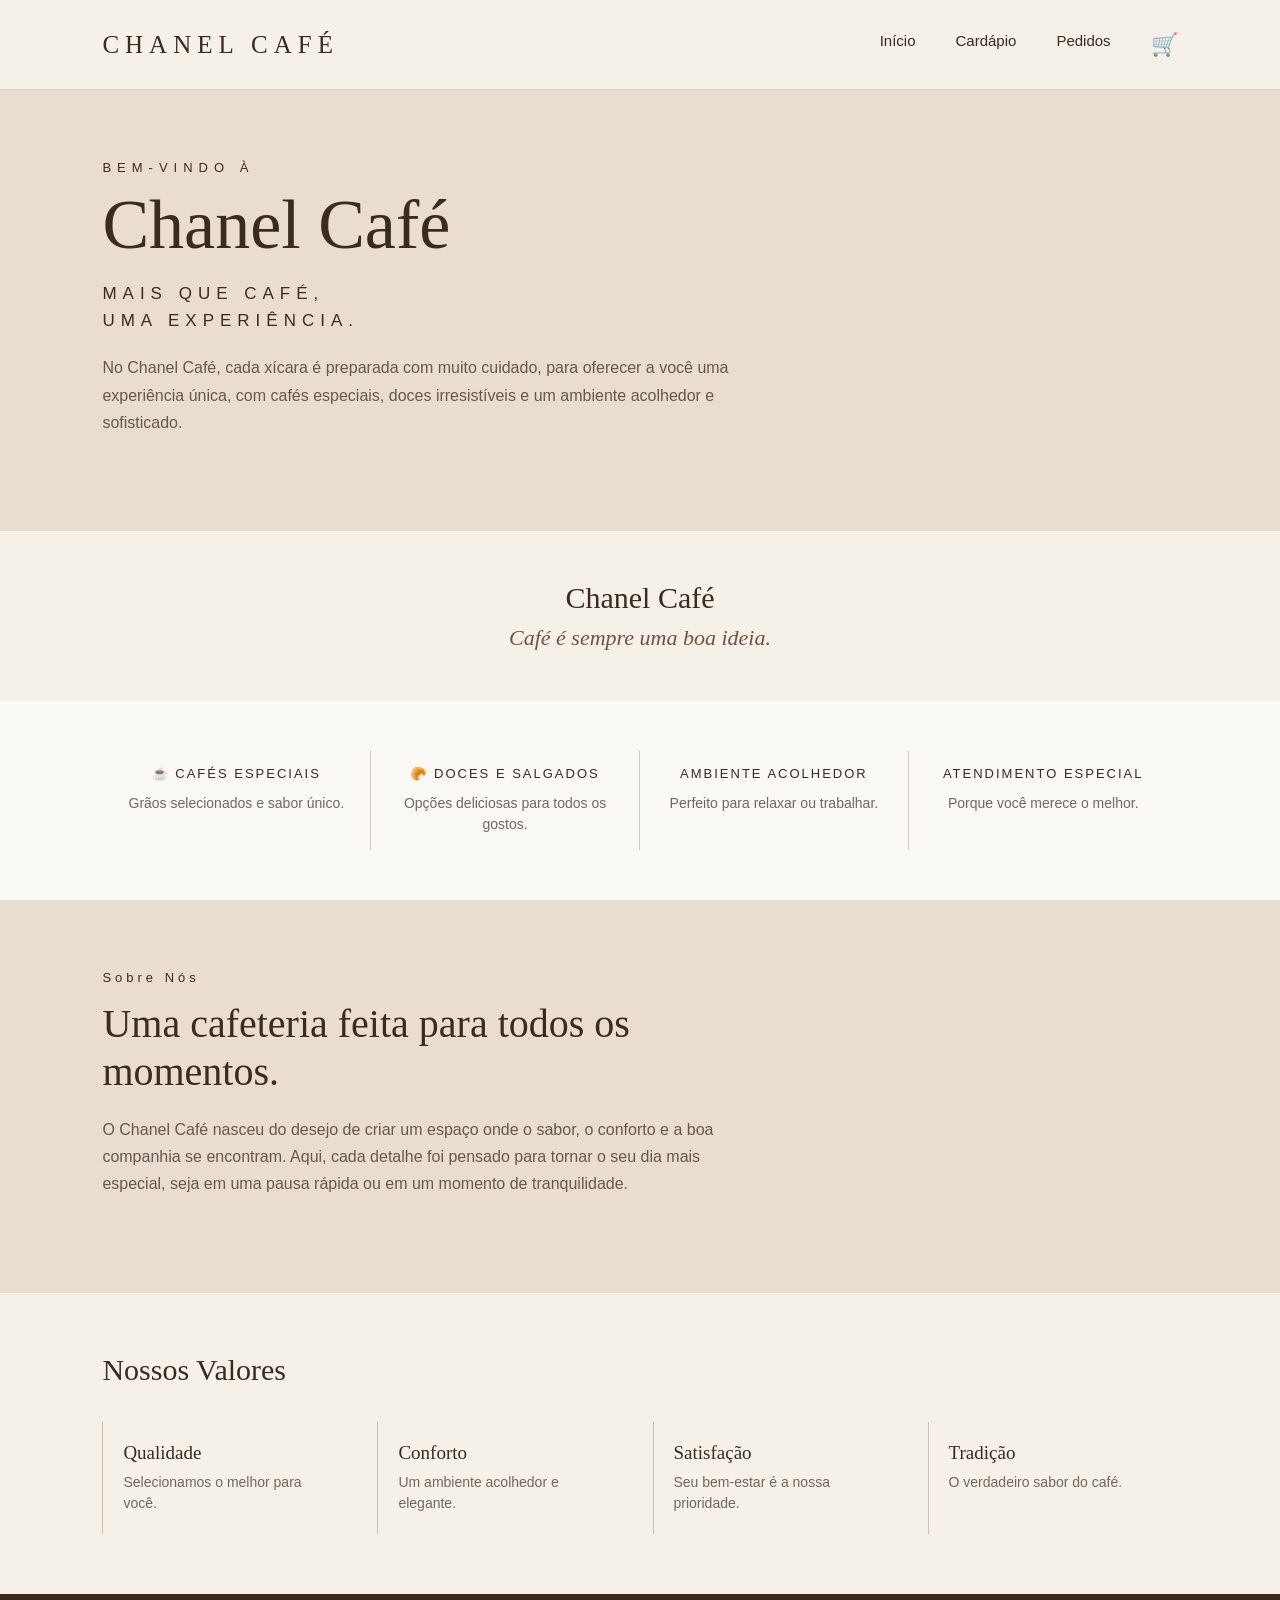
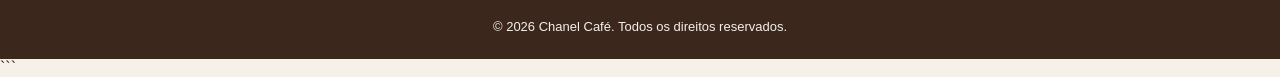
==== src/main/resources/templates/index.html @ dc667a2d "primeira versão" ====
<!DOCTYPE html>
<html lang="pt-br">

<head>
    <meta charset="UTF-8">
    <meta name="viewport" content="width=device-width, initial-scale=1.0">
    <link rel="stylesheet" href="../static/css/style.css">
    <title>Chanel Café</title>
</head>

<body>

    <header>

        <div>
            <h1>CHANEL CAFÉ</h1>
        </div>

        <nav>
            <a href="index.html">Início</a>
            <a href="produtos.html">Cardápio</a>
            <a href="pedidos.html">Pedidos</a>
            <a href="carrinho.html" class="icone-carrinho" title="Carrinho">
                🛒
            </a>         
        </nav>

    </header>


    <main>

        <section>

            <p>BEM-VINDO À</p>

            <h2>Chanel Café</h2>

            <h3>
                MAIS QUE CAFÉ,<br>
                UMA EXPERIÊNCIA.
            </h3>

            <p>
                No Chanel Café, cada xícara é preparada com muito
                cuidado, para oferecer a você uma experiência única,
                com cafés especiais, doces irresistíveis e um ambiente
                acolhedor e sofisticado.
            </p>
        </section>


        <section>

            <h2>Chanel Café</h2>

            <p>
                Café é sempre uma boa ideia.
            </p>

        </section>


        <section>

            <article>

                <h3>☕ CAFÉS ESPECIAIS</h3>

                <p>
                    Grãos selecionados e sabor único.
                </p>

            </article>


            <article>

                <h3>🥐 DOCES E SALGADOS</h3>

                <p>
                    Opções deliciosas para todos os gostos.
                </p>

            </article>


            <article>

                <h3>AMBIENTE ACOLHEDOR</h3>

                <p>
                    Perfeito para relaxar ou trabalhar.
                </p>

            </article>


            <article>

                <h3>ATENDIMENTO ESPECIAL</h3>

                <p>
                    Porque você merece o melhor.
                </p>

            </article>

        </section>


        <section>

            <h2>Sobre Nós</h2>

            <h3>
                Uma cafeteria feita
                para todos os momentos.
            </h3>

            <p>
                O Chanel Café nasceu do desejo de criar um espaço
                onde o sabor, o conforto e a boa companhia se
                encontram. Aqui, cada detalhe foi pensado para
                tornar o seu dia mais especial, seja em uma pausa
                rápida ou em um momento de tranquilidade.
            </p>

        </section>


        <section>

            <h2>Nossos Valores</h2>

            <article>

                <h3>Qualidade</h3>

                <p>
                    Selecionamos o melhor para você.
                </p>

            </article>


            <article>

                <h3>Conforto</h3>

                <p>
                    Um ambiente acolhedor e elegante.
                </p>

            </article>


            <article>

                <h3>Satisfação</h3>

                <p>
                    Seu bem-estar é a nossa prioridade.
                </p>

            </article>


            <article>

                <h3>Tradição</h3>

                <p>
                    O verdadeiro sabor do café.
                </p>

            </article>

        </section>

    </main>


    <footer>

        <p>
            © 2026 Chanel Café. Todos os direitos reservados.
        </p>

    </footer>

</body>

</html>
```
---- src/main/resources/static/css/style.css ----
* {
    margin: 0;
    padding: 0;
    box-sizing: border-box;
}

body {
    background-color: #f5f0e8;
    color: #3b2a20;
    font-family: Arial, sans-serif;
}


/* CABEÇALHO */

header {
    height: 90px;

    background-color: #f5f0e8;

    display: flex;
    align-items: center;
    justify-content: space-between;

    padding: 0 8%;

    border-bottom: 1px solid #d8cec2;
}


/* LOGO */

header h1 {
    font-family: Georgia, serif;

    font-size: 25px;

    letter-spacing: 6px;

    font-weight: normal;
}


/* MENU */

nav {
    display: flex;

    gap: 40px;
}

nav a {
    color: #3b2a20;

    text-decoration: none;

    font-size: 15px;

    transition: 0.3s;
}

nav a:hover {
    color: #8b6248;
}


/* PRIMEIRA SEÇÃO */

main > section:first-child {

    min-height: 430px;

    background-color: #e8ddd0;

    padding: 70px 8%;

    display: flex;

    flex-direction: column;

    justify-content: center;
}


/* TEXTO PEQUENO */

main > section:first-child > p:first-child {

    font-size: 13px;

    letter-spacing: 6px;

    margin-bottom: 10px;
}


/* TÍTULO */

main > section:first-child h2 {

    font-family: Georgia, serif;

    font-size: 70px;

    font-weight: normal;

    margin-bottom: 15px;
}


/* FRASE */

main > section:first-child h3 {

    font-size: 17px;

    font-weight: normal;

    letter-spacing: 6px;

    line-height: 1.6;

    margin-bottom: 20px;
}


/* DESCRIÇÃO */

main > section:first-child p:nth-of-type(2) {

    max-width: 650px;

    color: #66584e;

    font-size: 16px;

    line-height: 1.7;

    margin-bottom: 25px;
}


/* BOTÃO */

main > section:first-child a {

    display: inline-block;

    width: fit-content;

    padding: 15px 25px;

    background-color: #4b3022;

    color: white;

    text-decoration: none;

    font-size: 13px;

    letter-spacing: 2px;

    transition: 0.3s;
}

main > section:first-child a:hover {

    background-color: #2e1c13;
}


/* FRASE */

main > section:nth-child(2) {

    background-color: #f5f0e8;

    padding: 50px 8%;

    text-align: center;
}

main > section:nth-child(2) h2 {

    font-family: Georgia, serif;

    font-size: 30px;

    font-weight: normal;

    margin-bottom: 10px;
}

main > section:nth-child(2) p {

    font-family: Georgia, serif;

    font-size: 22px;

    font-style: italic;

    color: #73533f;
}

main > section:nth-child(3) {

    background-color: #fbf9f5;

    padding: 50px 8%;

    display: grid;

    grid-template-columns: repeat(4, 1fr);

    gap: 0;
}

main > section:nth-child(3) article {

    text-align: center;

    padding: 15px 25px;

    border-right: 1px solid #d5c9bc;
}

main > section:nth-child(3) article:last-child {

    border-right: none;
}

main > section:nth-child(3) h3 {

    font-size: 13px;

    letter-spacing: 2px;

    font-weight: normal;

    margin-bottom: 12px;
}

main > section:nth-child(3) p {

    font-size: 14px;

    color: #74675d;

    line-height: 1.5;
}

main > section:nth-child(4) {

    background-color: #e8ddd0;

    padding: 70px 8%;
}

main > section:nth-child(4) h2 {

    font-size: 13px;

    letter-spacing: 4px;

    font-weight: normal;

    margin-bottom: 15px;
}

main > section:nth-child(4) h3 {

    font-family: Georgia, serif;

    font-size: 40px;

    font-weight: normal;

    max-width: 600px;

    line-height: 1.2;

    margin-bottom: 20px;
}

main > section:nth-child(4) p {

    max-width: 650px;

    color: #66584e;

    line-height: 1.7;

    margin-bottom: 25px;
}

main > section:nth-child(4) a {

    display: inline-block;

    padding: 12px 25px;

    border: 1px solid #73533f;

    color: #4b3022;

    text-decoration: none;

    font-size: 13px;

    letter-spacing: 2px;

    transition: 0.3s;
}

main > section:nth-child(4) a:hover {

    background-color: #4b3022;

    color: white;
}


main > section:nth-child(5) {

    background-color: #f5f0e8;

    padding: 60px 8%;

    display: grid;

    grid-template-columns: repeat(4, 1fr);

    gap: 25px;
}

main > section:nth-child(5) h2 {

    grid-column: 1 / -1;

    font-family: Georgia, serif;

    font-size: 30px;

    font-weight: normal;

    margin-bottom: 10px;
}

main > section:nth-child(5) article {

    padding: 20px;

    border-left: 1px solid #cdbfaf;
}


main > section:nth-child(5) h3 {

    font-family: Georgia, serif;

    font-size: 19px;

    font-weight: normal;

    margin-bottom: 8px;
}


main > section:nth-child(5) p {

    color: #74675d;

    font-size: 14px;

    line-height: 1.5;
}
footer {

    background-color: #3b271c;

    color: #f5f0e8;

    text-align: center;

    padding: 25px;

    font-size: 13px;
}
@media (max-width: 900px) {

    header {

        padding: 0 5%;
    }

    nav {

        gap: 20px;
    }

    main > section:first-child {

        padding: 60px 5%;
    }

    main > section:first-child h2 {

        font-size: 55px;
    }

    main > section:nth-child(3) {

        grid-template-columns: repeat(2, 1fr);

        gap: 30px;
    }

    main > section:nth-child(3) article {

        border-right: none;
    }

    main > section:nth-child(5) {

        grid-template-columns: repeat(2, 1fr);
    }
}


/* CELULAR */

@media (max-width: 600px) {

    header {

        height: auto;

        padding: 25px;

        flex-direction: column;

        gap: 20px;
    }

    header h1 {

        font-size: 20px;

        letter-spacing: 4px;
    }

    nav {

        gap: 15px;

        flex-wrap: wrap;

        justify-content: center;
    }

    nav a {

        font-size: 13px;
    }

    main > section:first-child {

        padding: 50px 25px;

        min-height: 400px;
    }

    main > section:first-child h2 {

        font-size: 45px;
    }

    main > section:first-child h3 {

        font-size: 13px;

        letter-spacing: 3px;
    }

    main > section:nth-child(3) {

        grid-template-columns: 1fr;
    }

    main > section:nth-child(5) {

        grid-template-columns: 1fr;
    }
}

/* pedidos */

/* =========================
   PÁGINA DE PEDIDOS
========================= */

.pagina-pedidos {
    background-color: #f5f0e8;
    padding: 60px 8%;
    min-height: 600px;
}

.pagina-pedidos h2 {
    font-family: Georgia, serif;
    font-size: 40px;
    font-weight: normal;
    margin-bottom: 10px;
}

.pagina-pedidos .descricao {
    color: #74675d;
    margin-bottom: 35px;
}


/* PEDIDO */

.pedido-confirmado {
    max-width: 800px;
}


/* TÍTULO */

.titulo-pedido {
    background-color: #e8ddd0;
    border: 1px solid #d8cec2;
    padding: 30px;
    margin-bottom: 20px;
}

.titulo-pedido h3 {
    font-family: Georgia, serif;
    font-size: 27px;
    font-weight: normal;
    margin-bottom: 10px;
}

.titulo-pedido p {
    color: #74675d;
}


/* INFORMAÇÕES */

.informacoes-pedido {
    background-color: #fbf9f5;
    border: 1px solid #d8cec2;
    padding: 30px;
    margin-bottom: 20px;
}

.informacoes-pedido h3 {
    font-family: Georgia, serif;
    font-size: 23px;
    font-weight: normal;
    margin-bottom: 20px;
}

.informacoes-pedido p {
    margin-bottom: 12px;
    color: #66584e;
}


/* PRODUTOS */

.produtos-pedido {
    background-color: #fbf9f5;
    border: 1px solid #d8cec2;
    padding: 30px;
    margin-bottom: 20px;
}

.produtos-pedido h3 {
    font-family: Georgia, serif;
    font-size: 23px;
    font-weight: normal;
    margin-bottom: 20px;
}

.produto-pedido {
    display: flex;
    justify-content: space-between;
    padding: 15px 0;
    border-bottom: 1px solid #d8cec2;
}

.produto-pedido span:last-child {
    color: #4b3022;
    font-weight: bold;
}


/* TOTAL */

.total-pedido {
    display: flex;
    justify-content: space-between;
    padding-top: 25px;
    font-size: 20px;
}

.total-pedido strong:last-child {
    color: #4b3022;
}


/* STATUS */

.status-pedido {
    background-color: #e8ddd0;
    border: 1px solid #d8cec2;
    padding: 30px;
}

.status-pedido h3 {
    font-family: Georgia, serif;
    font-size: 23px;
    font-weight: normal;
    margin-bottom: 10px;
}

.status-pedido p {
    color: #66584e;
    margin-bottom: 20px;
}

.status-pedido span {
    display: inline-block;
    padding: 10px 18px;
    background-color: #4b3022;
    color: white;
    font-size: 12px;
    letter-spacing: 2px;
}


/* PEDIDO VAZIO */

.pedido-vazio {
    max-width: 600px;
    background-color: #e8ddd0;
    border: 1px solid #d8cec2;
    padding: 40px;
}

.pedido-vazio h3 {
    font-family: Georgia, serif;
    font-size: 25px;
    font-weight: normal;
    margin-bottom: 15px;
}

.pedido-vazio p {
    color: #74675d;
    margin-bottom: 25px;
}

.pedido-vazio a {
    display: inline-block;
    padding: 13px 25px;
    background-color: #4b3022;
    color: white;
    text-decoration: none;
    font-size: 13px;
    letter-spacing: 1px;
}


/* RESPONSIVO */

@media (max-width: 600px) {

    .pagina-pedidos {
        padding: 40px 25px;
    }

    .pagina-pedidos h2 {
        font-size: 32px;
    }

    .titulo-pedido,
    .informacoes-pedido,
    .produtos-pedido,
    .status-pedido {
        padding: 20px;
    }

    .produto-pedido {
        gap: 20px;
    }

}

/* Produtos */

* {
    margin: 0;
    padding: 0;
    box-sizing: border-box;
}

body {
    background-color: #f5f0e8;
    color: #3b2a20;
    font-family: Arial, sans-serif;
}


/* CABEÇALHO */

header {
    height: 90px;

    background-color: #f5f0e8;

    display: flex;
    align-items: center;
    justify-content: space-between;

    padding: 0 8%;

    border-bottom: 1px solid #d8cec2;
}


/* LOGO */

header h1 {
    font-family: Georgia, serif;

    font-size: 25px;

    letter-spacing: 6px;

    font-weight: normal;
}


/* MENU */

nav {
    display: flex;

    gap: 40px;
}

nav a {
    color: #3b2a20;

    text-decoration: none;

    font-size: 15px;

    transition: 0.3s;
}

nav a:hover {
    color: #8b6248;
}

@media (max-width: 600px) {

    header {

        height: auto;

        padding: 25px;

        flex-direction: column;

        gap: 20px;
    }

    header h1 {

        font-size: 20px;

        letter-spacing: 4px;
    }

    nav {

        gap: 15px;

        flex-wrap: wrap;

        justify-content: center;
    }

    nav a {

        font-size: 13px;
    }

}

/* cardapio */

/* =========================
   CARDÁPIO
========================= */

.cardapio {
    background-color: #f5f0e8;

    padding: 60px 8%;

    text-align: center;
}


/* TÍTULO */

.cardapio h2 {
    font-family: Georgia, serif;

    font-size: 40px;

    font-weight: normal;

    margin-bottom: 15px;
}


/* DESCRIÇÃO */

.descricao {
    color: #74675d;

    font-size: 16px;

    margin-bottom: 40px;
}


/* ÁREA DOS PRODUTOS */

.itens-cardapio {

    display: grid;

    grid-template-columns: repeat(4, 1fr);

    gap: 25px;

    text-align: left;
}


/* CADA PRODUTO */

.item {

    background-color: #e8ddd0;

    border: 1px solid #d8cec2;

    padding: 15px;

    text-align: center;

    transition: 0.3s;
}

/* ESPAÇO DAS FOTOS */

.item img {

    width: 100%;

    height: 200px;

    object-fit: cover;

    display: block;

    margin-bottom: 20px;
}


/* NOME DO PRODUTO */

.item h3 {

    font-family: Georgia, serif;

    font-size: 20px;

    font-weight: normal;

    margin-bottom: 12px;
}


/* DESCRIÇÃO DO PRODUTO */

.item p {

    color: #66584e;

    font-size: 14px;

    line-height: 1.5;

    margin-bottom: 18px;
}


/* PREÇO */

.item strong {

    color: #4b3022;

    font-size: 18px;
}
@media (max-width: 1000px) {

    .itens-cardapio {

        grid-template-columns: repeat(2, 1fr);

    }

}


@media (max-width: 600px) {

    .itens-cardapio {

        grid-template-columns: 1fr;

    }

    .cardapio {

        padding: 40px 25px;

    }

    .cardapio h2 {

        font-size: 32px;

    }

    .item img {

        height: 220px;

    }

}

/* botoes cardapio */

.botao-carrinho {

    display: block;

    margin-top: 20px;

    padding: 12px;

    background-color: #4b3022;

    color: white;

    text-decoration: none;

    text-align: center;

    font-size: 13px;

    letter-spacing: 1px;

    transition: 0.3s;
}

.botao-carrinho:hover {

    background-color: #2e1c13;

}

/* carrinho */

* {
    margin: 0;
    padding: 0;
    box-sizing: border-box;
}

body {
    background-color: #f5f0e8;
    color: #3b2a20;
    font-family: Arial, sans-serif;
}


/* CABEÇALHO */

header {
    height: 90px;

    background-color: #f5f0e8;

    display: flex;
    align-items: center;
    justify-content: space-between;

    padding: 0 8%;

    border-bottom: 1px solid #d8cec2;
}


/* LOGO */

header h1 {
    font-family: Georgia, serif;

    font-size: 25px;

    letter-spacing: 6px;

    font-weight: normal;
}


/* MENU */

nav {
    display: flex;

    gap: 40px;
}

nav a {
    color: #3b2a20;

    text-decoration: none;

    font-size: 15px;

    transition: 0.3s;
}

nav a:hover {
    color: #8b6248;
}


/* RESPONSIVIDADE */

@media (max-width: 600px) {

    header {

        height: auto;

        padding: 25px;

        flex-direction: column;

        gap: 20px;
    }

    header h1 {

        font-size: 20px;

        letter-spacing: 4px;
    }

    nav {

        gap: 15px;

        flex-wrap: wrap;

        justify-content: center;
    }

    nav a {

        font-size: 13px;
    }

}

/* CARRINHO */

.carrinho {

    background-color: #f5f0e8;

    padding: 60px 8%;

    min-height: 500px;

}

.carrinho h2 {

    font-family: Georgia, serif;

    font-size: 40px;

    font-weight: normal;

    margin-bottom: 30px;

}

.produto-carrinho {

    background-color: #e8ddd0;

    border: 1px solid #d8cec2;

    padding: 20px;

    margin-bottom: 15px;

    display: flex;

    justify-content: space-between;

    align-items: center;

}

.produto-carrinho h3 {

    font-family: Georgia, serif;

    font-weight: normal;

}

.produto-carrinho p {

    font-size: 18px;

    color: #4b3022;

}

#total {

    margin-top: 30px;

    font-family: Georgia, serif;

    font-size: 25px;

}

.botao-finalizar {

    margin-top: 25px;

    padding: 13px 25px;

    border: none;

    background-color: #4b3022;

    color: white;

    cursor: pointer;

}

.botao-limpar {

    margin-top: 25px;

    margin-left: 10px;

    padding: 13px 25px;

    border: 1px solid #4b3022;

    background-color: transparent;

    color: #4b3022;

    cursor: pointer;

}
.icone-carrinho {
    font-size: 22px;
    text-decoration: none;
    color: #3b2a20;
    transition: 0.3s;
}

.icone-carrinho:hover {
    color: #8b6248;
    transform: scale(1.1);
}

/* =========================
   FINALIZAR PEDIDO
========================= */

.finalizar-pedido {
    background-color: #f5f0e8;
    padding: 60px 8%;
    min-height: 600px;
}

.finalizar-pedido h2 {
    font-family: Georgia, serif;
    font-size: 40px;
    font-weight: normal;
    margin-bottom: 10px;
}

.finalizar-pedido .descricao {
    color: #74675d;
    margin-bottom: 35px;
}

.pedido-resumo {
    background-color: #e8ddd0;
    border: 1px solid #d8cec2;
    padding: 25px;
    max-width: 700px;
    margin-bottom: 30px;
}

.pedido-resumo h3 {
    font-family: Georgia, serif;
    font-weight: normal;
    margin-bottom: 20px;
}

.produto-resumo {
    display: flex;
    justify-content: space-between;
    padding: 15px 0;
    border-bottom: 1px solid #d0c2b5;
}

.produto-resumo span:last-child {
    color: #4b3022;
    font-weight: bold;
}

#resumo-total {
    margin-top: 20px;
    margin-bottom: 0;
    font-size: 22px;
}

.dados-pedido {
    background-color: #fbf9f5;
    border: 1px solid #d8cec2;
    padding: 30px;
    max-width: 700px;
}

.dados-pedido h3 {
    font-family: Georgia, serif;
    font-size: 25px;
    font-weight: normal;
    margin-bottom: 25px;
}

.dados-pedido form {
    display: flex;
    flex-direction: column;
}

.dados-pedido label {
    margin-bottom: 8px;
    font-size: 14px;
    color: #4b3022;
}

.dados-pedido input,
.dados-pedido select {
    padding: 13px;
    margin-bottom: 20px;
    border: 1px solid #cdbfaf;
    background-color: white;
    color: #3b2a20;
    font-size: 14px;
}

.dados-pedido input:focus,
.dados-pedido select:focus {
    outline: none;
    border-color: #73533f;
}

.botao-confirmar {
    margin-top: 10px;
    padding: 15px;
    border: none;
    background-color: #4b3022;
    color: white;
    cursor: pointer;
    font-size: 13px;
    letter-spacing: 2px;
}

.botao-confirmar:hover {
    background-color: #2e1c13;
}

.qr-code {
    width: 180px;
    height: 180px;
    margin: 20px auto;
    background-color: white;
    padding: 10px;
    border: 1px solid #d8cec2;
}

.qr-code img {
    width: 100%;
    height: 100%;
    object-fit: contain;
}

.dados-pix {
    text-align: center;
}

.dados-pix p {
    margin-bottom: 15px;
    line-height: 1.5;
}

.chave-pix {
    font-size: 16px;
    color: #4b3022;
}

.pix-aviso {
    font-size: 13px;
    color: #74675d;
    margin-top: 20px;
}
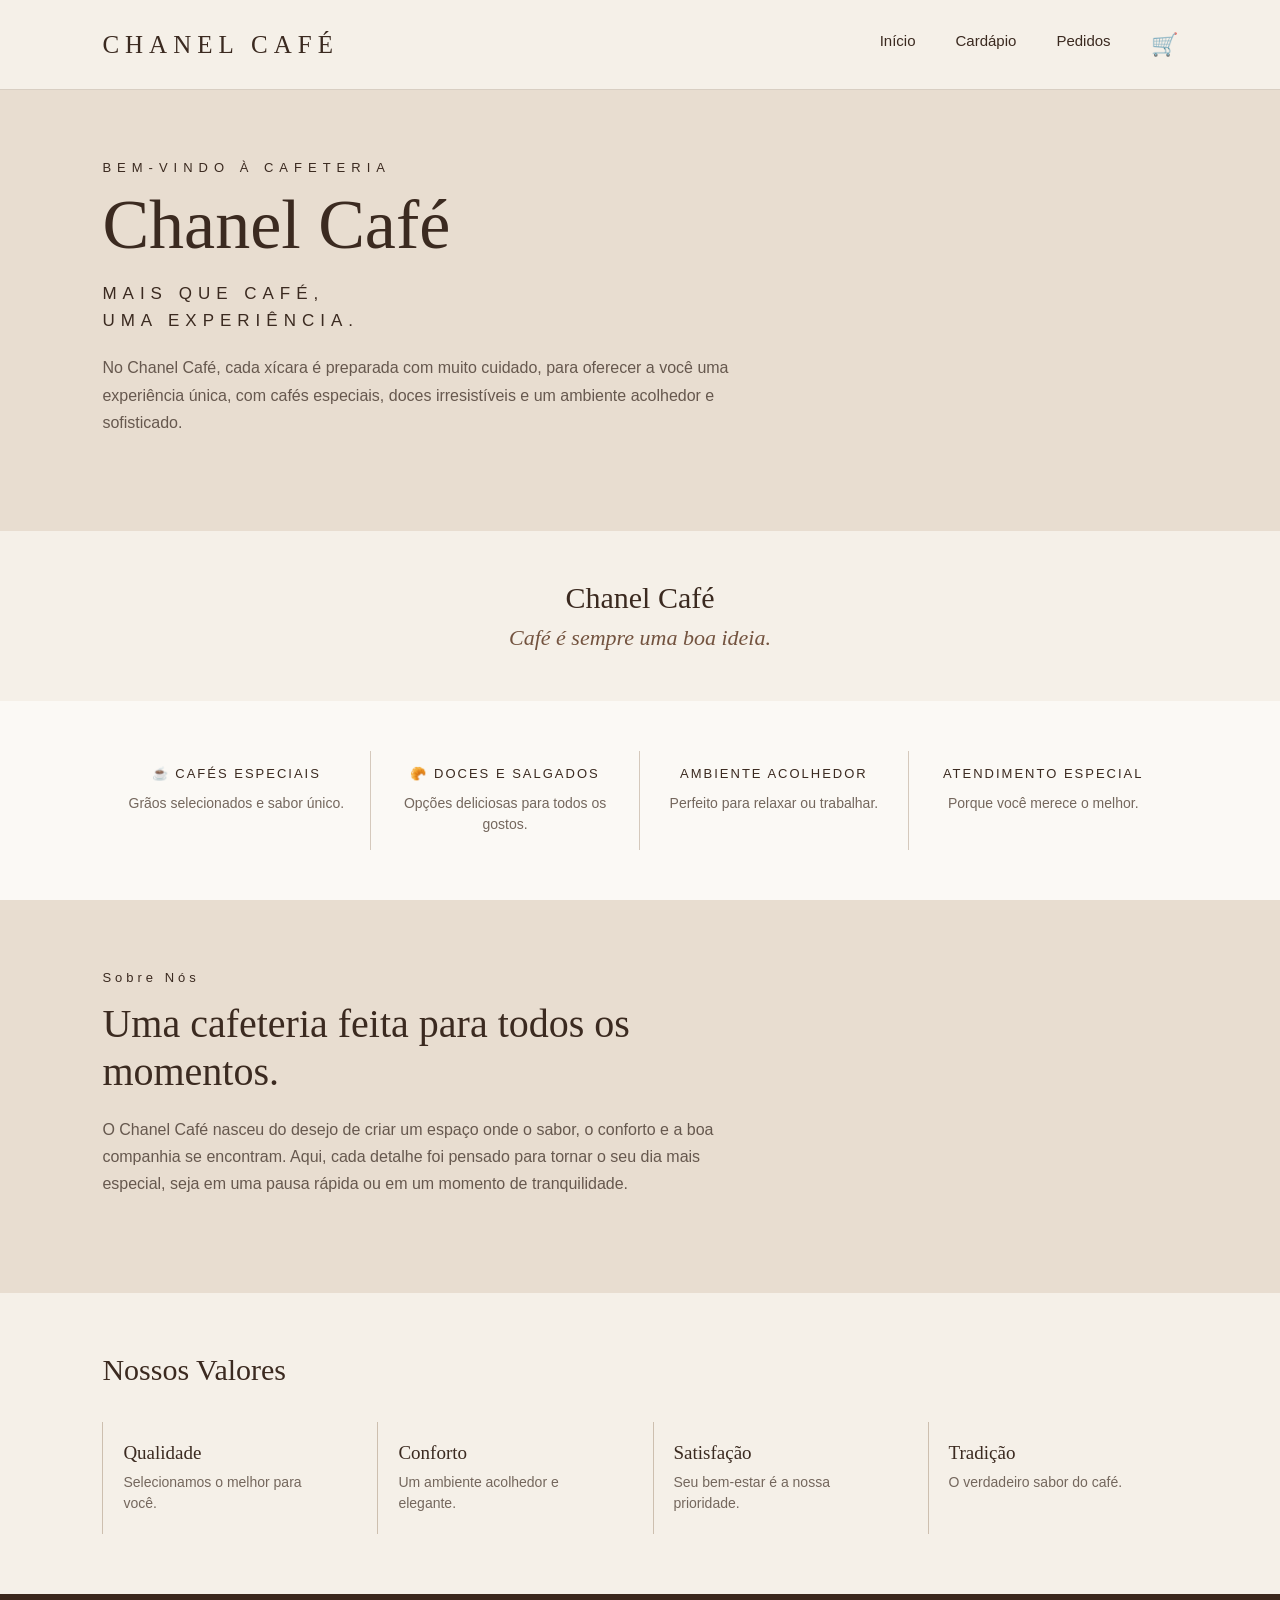
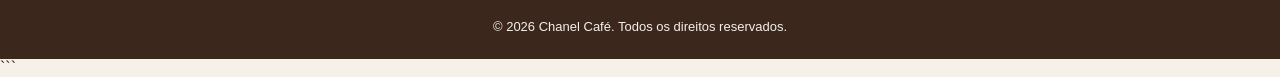
==== commit c783159b: "atualizado o index e pedidos.html" ====
--- a/src/main/resources/templates/index.html
+++ b/src/main/resources/templates/index.html
@@ -32,7 +32,7 @@
 
         <section>
 
-            <p>BEM-VINDO À</p>
+            <p>BEM-VINDO À CAFETERIA</p>
 
             <h2>Chanel Café</h2>
 
--- a/src/main/resources/static/css/style.css
+++ b/src/main/resources/static/css/style.css
@@ -1,3 +1,6 @@
+/*teste do git */
+
+
 
 * {
     margin: 0;
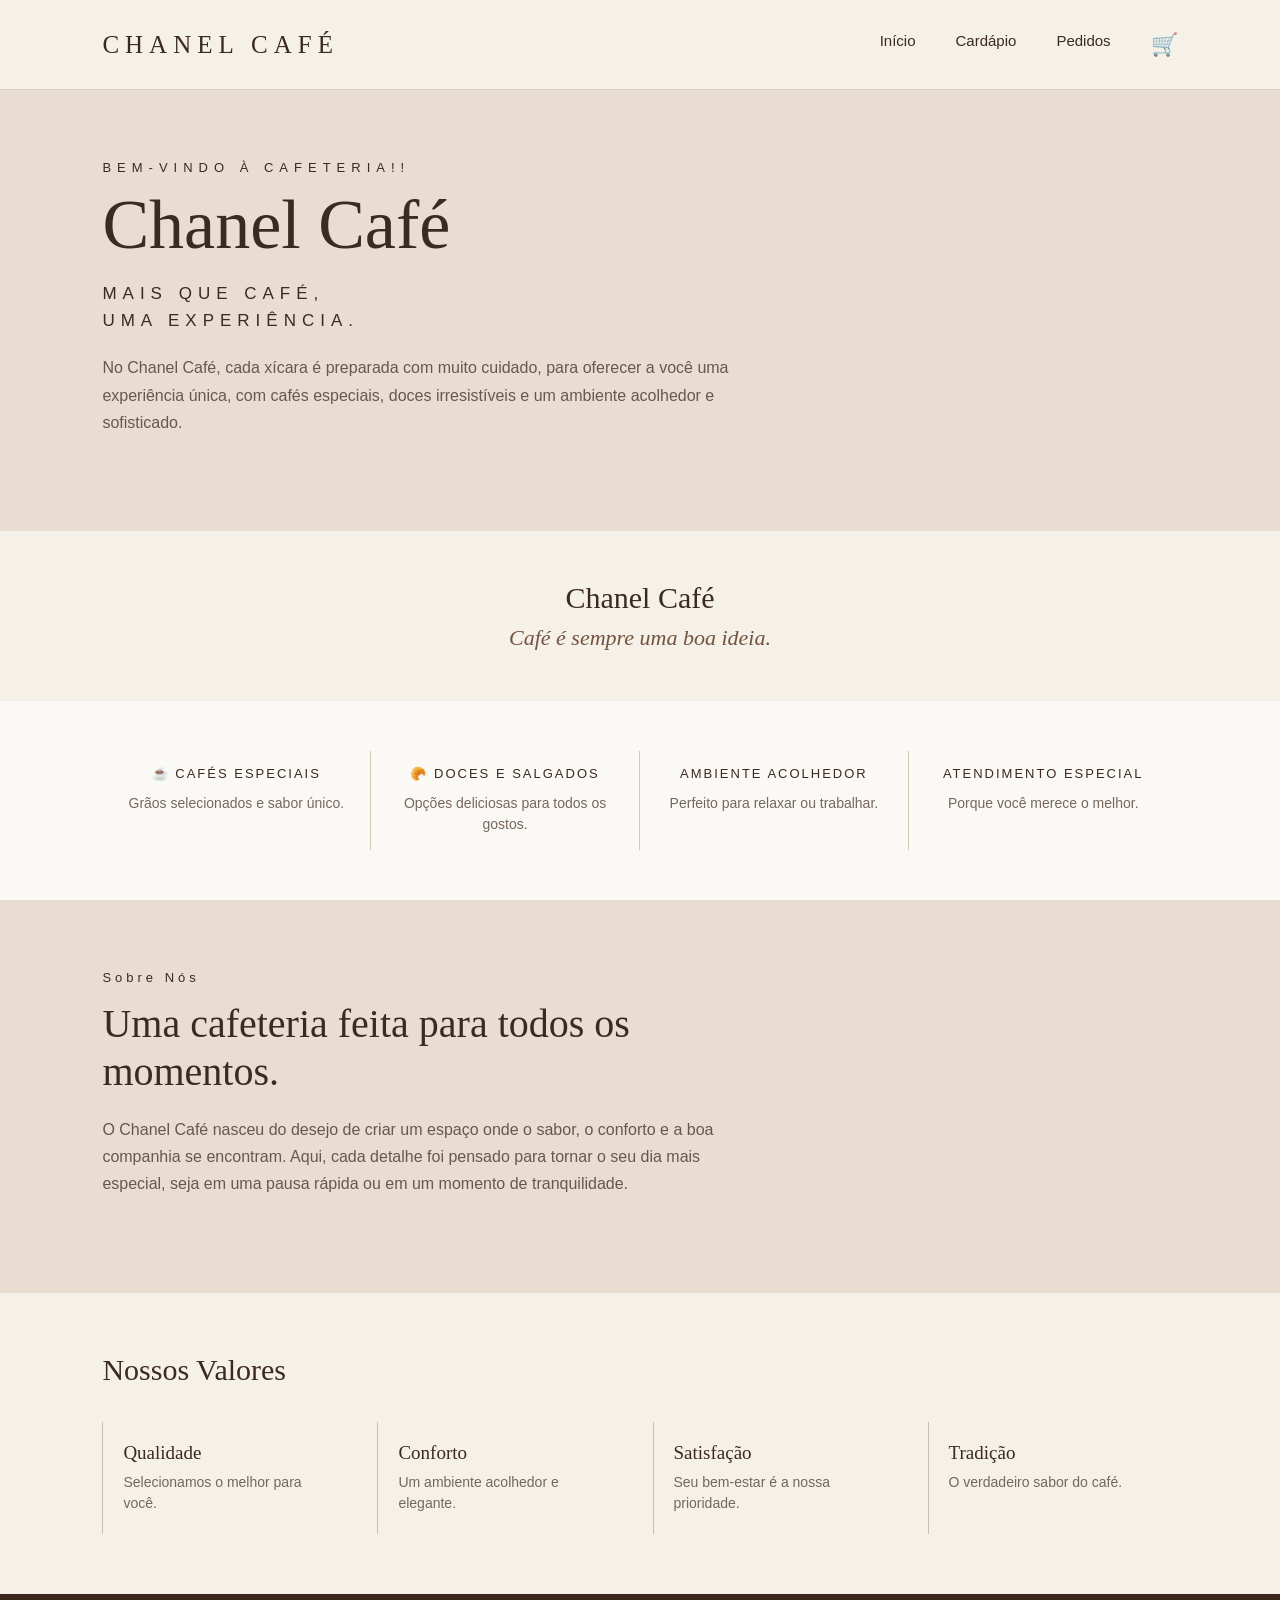
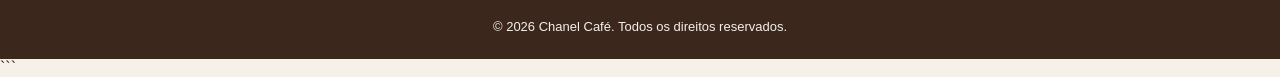
==== commit 96786b7c: "atualizado o pom.xml, index, style.css e produtos.html" ====
--- a/src/main/resources/templates/index.html
+++ b/src/main/resources/templates/index.html
@@ -32,7 +32,7 @@
 
         <section>
 
-            <p>BEM-VINDO À CAFETERIA</p>
+            <p>BEM-VINDO À CAFETERIA!!</p>
 
             <h2>Chanel Café</h2>
 
--- a/src/main/resources/static/css/style.css
+++ b/src/main/resources/static/css/style.css
@@ -1,6 +1,4 @@
 /*teste do git */
-
-
 
 * {
     margin: 0;
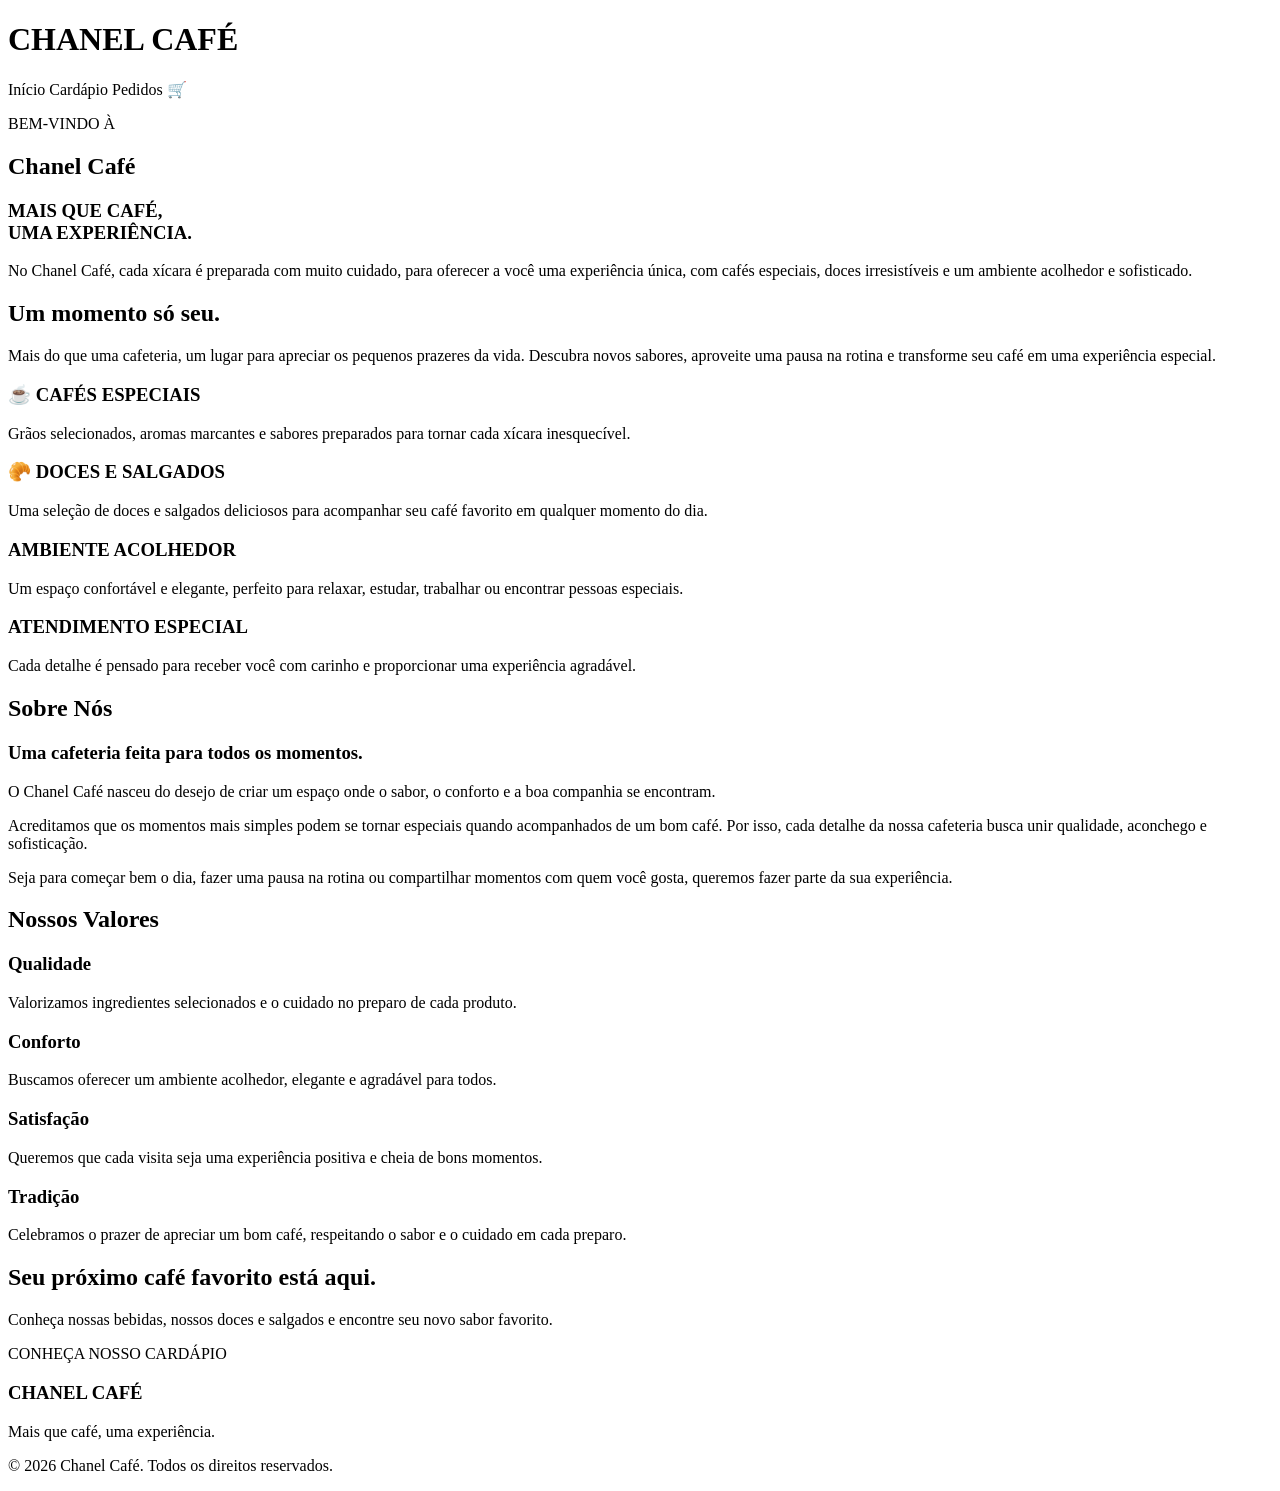
==== commit cefa58be: "Ajustando e integrando o projeto" ====
--- a/src/main/resources/templates/index.html
+++ b/src/main/resources/templates/index.html
@@ -1,195 +1,193 @@
+
 <!DOCTYPE html>
-<html lang="pt-br">
+<html lang="pt-br" xmlns:th="http://www.thymeleaf.org">
 
 <head>
     <meta charset="UTF-8">
     <meta name="viewport" content="width=device-width, initial-scale=1.0">
-    <link rel="stylesheet" href="../static/css/style.css">
-    <title>Chanel Café</title>
+    <title>Chanel Café | Mais que café, uma experiência</title>
+    <link rel="stylesheet" th:href="@{/css/style.css}">
 </head>
 
 <body>
 
-    <header>
+<!-- CABEÇALHO -->
+<header>
+    <div class="logo">
+        <h1>CHANEL CAFÉ</h1>
+    </div>
 
-        <div>
-            <h1>CHANEL CAFÉ</h1>
-        </div>
+    <nav>
+        <a th:href="@{/}">Início</a>
+        <a th:href="@{/produtos}">Cardápio</a>
+        <a th:href="@{/pedidos}">Pedidos</a>
+        <a th:href="@{/carrinho}" class="icone-carrinho" title="Carrinho">🛒</a>
+    </nav>
+</header>
 
-        <nav>
-            <a href="index.html">Início</a>
-            <a href="produtos.html">Cardápio</a>
-            <a href="pedidos.html">Pedidos</a>
-            <a href="carrinho.html" class="icone-carrinho" title="Carrinho">
-                🛒
-            </a>         
-        </nav>
+<main>
 
-    </header>
+    <!-- APRESENTAÇÃO PRINCIPAL -->
+    <section class="apresentacao">
 
+        <p>BEM-VINDO À</p>
 
-    <main>
+        <h2>Chanel Café</h2>
 
-        <section>
-
-            <p>BEM-VINDO À CAFETERIA!!</p>
-
-            <h2>Chanel Café</h2>
-
-            <h3>
-                MAIS QUE CAFÉ,<br>
-                UMA EXPERIÊNCIA.
-            </h3>
-
-            <p>
-                No Chanel Café, cada xícara é preparada com muito
-                cuidado, para oferecer a você uma experiência única,
-                com cafés especiais, doces irresistíveis e um ambiente
-                acolhedor e sofisticado.
-            </p>
-        </section>
-
-
-        <section>
-
-            <h2>Chanel Café</h2>
-
-            <p>
-                Café é sempre uma boa ideia.
-            </p>
-
-        </section>
-
-
-        <section>
-
-            <article>
-
-                <h3>☕ CAFÉS ESPECIAIS</h3>
-
-                <p>
-                    Grãos selecionados e sabor único.
-                </p>
-
-            </article>
-
-
-            <article>
-
-                <h3>🥐 DOCES E SALGADOS</h3>
-
-                <p>
-                    Opções deliciosas para todos os gostos.
-                </p>
-
-            </article>
-
-
-            <article>
-
-                <h3>AMBIENTE ACOLHEDOR</h3>
-
-                <p>
-                    Perfeito para relaxar ou trabalhar.
-                </p>
-
-            </article>
-
-
-            <article>
-
-                <h3>ATENDIMENTO ESPECIAL</h3>
-
-                <p>
-                    Porque você merece o melhor.
-                </p>
-
-            </article>
-
-        </section>
-
-
-        <section>
-
-            <h2>Sobre Nós</h2>
-
-            <h3>
-                Uma cafeteria feita
-                para todos os momentos.
-            </h3>
-
-            <p>
-                O Chanel Café nasceu do desejo de criar um espaço
-                onde o sabor, o conforto e a boa companhia se
-                encontram. Aqui, cada detalhe foi pensado para
-                tornar o seu dia mais especial, seja em uma pausa
-                rápida ou em um momento de tranquilidade.
-            </p>
-
-        </section>
-
-
-        <section>
-
-            <h2>Nossos Valores</h2>
-
-            <article>
-
-                <h3>Qualidade</h3>
-
-                <p>
-                    Selecionamos o melhor para você.
-                </p>
-
-            </article>
-
-
-            <article>
-
-                <h3>Conforto</h3>
-
-                <p>
-                    Um ambiente acolhedor e elegante.
-                </p>
-
-            </article>
-
-
-            <article>
-
-                <h3>Satisfação</h3>
-
-                <p>
-                    Seu bem-estar é a nossa prioridade.
-                </p>
-
-            </article>
-
-
-            <article>
-
-                <h3>Tradição</h3>
-
-                <p>
-                    O verdadeiro sabor do café.
-                </p>
-
-            </article>
-
-        </section>
-
-    </main>
-
-
-    <footer>
+        <h3>MAIS QUE CAFÉ,<br>UMA EXPERIÊNCIA.</h3>
 
         <p>
-            © 2026 Chanel Café. Todos os direitos reservados.
+            No Chanel Café, cada xícara é preparada com muito cuidado,
+            para oferecer a você uma experiência única, com cafés especiais,
+            doces irresistíveis e um ambiente acolhedor e sofisticado.
         </p>
 
-    </footer>
+    </section>
+
+    <!-- DESTAQUE -->
+    <section class="destaque">
+
+        <h2>Um momento só seu.</h2>
+
+        <p>
+            Mais do que uma cafeteria, um lugar para apreciar os pequenos
+            prazeres da vida. Descubra novos sabores, aproveite uma pausa
+            na rotina e transforme seu café em uma experiência especial.
+        </p>
+
+    </section>
+
+    <!-- DIFERENCIAIS -->
+    <section class="diferenciais">
+
+        <article>
+            <h3>☕ CAFÉS ESPECIAIS</h3>
+            <p>
+                Grãos selecionados, aromas marcantes e sabores preparados
+                para tornar cada xícara inesquecível.
+            </p>
+        </article>
+
+        <article>
+            <h3>🥐 DOCES E SALGADOS</h3>
+            <p>
+                Uma seleção de doces e salgados deliciosos para acompanhar
+                seu café favorito em qualquer momento do dia.
+            </p>
+        </article>
+
+        <article>
+            <h3>AMBIENTE ACOLHEDOR</h3>
+            <p>
+                Um espaço confortável e elegante, perfeito para relaxar,
+                estudar, trabalhar ou encontrar pessoas especiais.
+            </p>
+        </article>
+
+        <article>
+            <h3>ATENDIMENTO ESPECIAL</h3>
+            <p>
+                Cada detalhe é pensado para receber você com carinho
+                e proporcionar uma experiência agradável.
+            </p>
+        </article>
+
+    </section>
+
+    <!-- SOBRE NÓS -->
+    <section class="sobre-nos">
+
+        <h2>Sobre Nós</h2>
+
+        <h3>Uma cafeteria feita para todos os momentos.</h3>
+
+        <p>
+            O Chanel Café nasceu do desejo de criar um espaço onde o sabor,
+            o conforto e a boa companhia se encontram.
+        </p>
+
+        <p>
+            Acreditamos que os momentos mais simples podem se tornar
+            especiais quando acompanhados de um bom café. Por isso,
+            cada detalhe da nossa cafeteria busca unir qualidade,
+            aconchego e sofisticação.
+        </p>
+
+        <p>
+            Seja para começar bem o dia, fazer uma pausa na rotina
+            ou compartilhar momentos com quem você gosta, queremos
+            fazer parte da sua experiência.
+        </p>
+
+    </section>
+
+    <!-- NOSSOS VALORES -->
+    <section class="nossos-valores">
+
+        <h2>Nossos Valores</h2>
+
+        <article>
+            <h3>Qualidade</h3>
+            <p>
+                Valorizamos ingredientes selecionados e o cuidado
+                no preparo de cada produto.
+            </p>
+        </article>
+
+        <article>
+            <h3>Conforto</h3>
+            <p>
+                Buscamos oferecer um ambiente acolhedor, elegante
+                e agradável para todos.
+            </p>
+        </article>
+
+        <article>
+            <h3>Satisfação</h3>
+            <p>
+                Queremos que cada visita seja uma experiência
+                positiva e cheia de bons momentos.
+            </p>
+        </article>
+
+        <article>
+            <h3>Tradição</h3>
+            <p>
+                Celebramos o prazer de apreciar um bom café,
+                respeitando o sabor e o cuidado em cada preparo.
+            </p>
+        </article>
+
+    </section>
+
+    <!-- CONVITE PARA O CARDÁPIO -->
+    <section class="convite-cardapio">
+
+        <h2>Seu próximo café favorito está aqui.</h2>
+
+        <p>
+            Conheça nossas bebidas, nossos doces e salgados
+            e encontre seu novo sabor favorito.
+        </p>
+
+        <a th:href="@{/produtos}" class="botao-cardapio">
+            CONHEÇA NOSSO CARDÁPIO
+        </a>
+
+    </section>
+
+</main>
+
+<!-- RODAPÉ -->
+<footer>
+
+    <h3>CHANEL CAFÉ</h3>
+
+    <p>Mais que café, uma experiência.</p>
+
+    <p>© 2026 Chanel Café. Todos os direitos reservados.</p>
+
+</footer>
 
 </body>
-
 </html>
-```
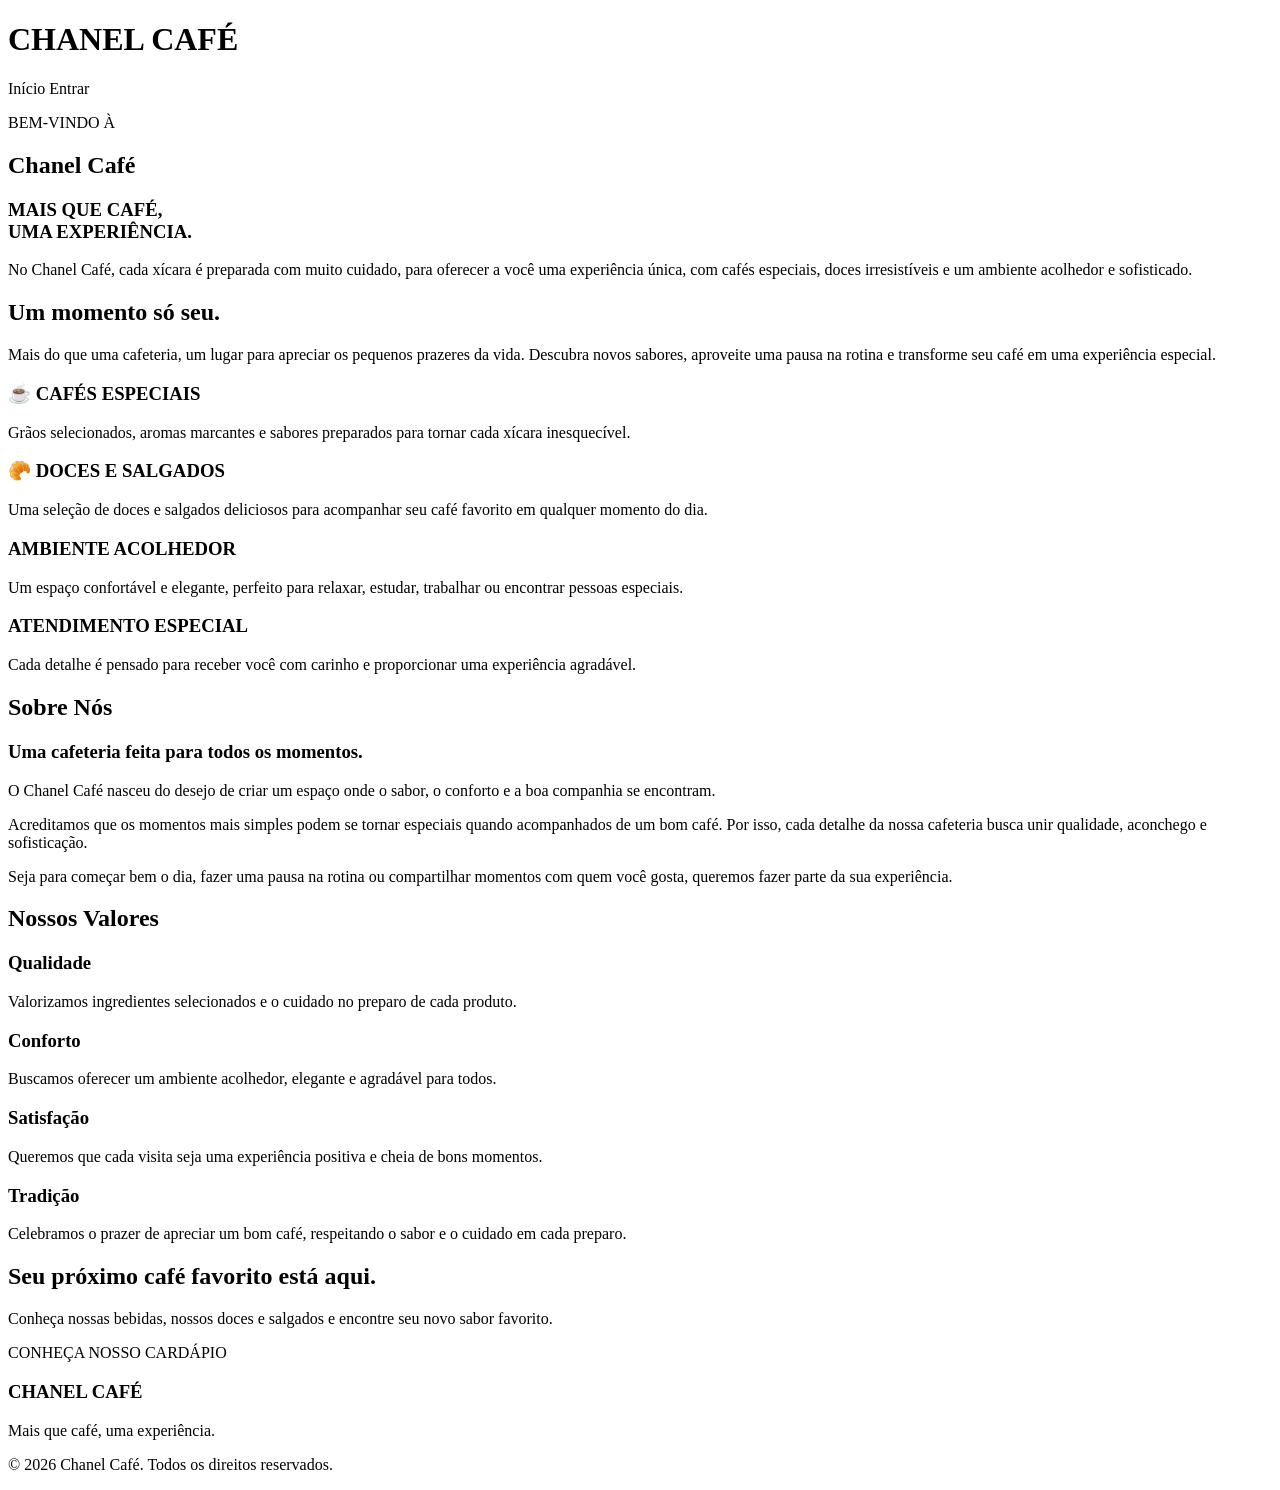
==== commit 9912836b: "atualizações" ====
--- a/src/main/resources/templates/index.html
+++ b/src/main/resources/templates/index.html
@@ -1,11 +1,12 @@
-
 <!DOCTYPE html>
 <html lang="pt-br" xmlns:th="http://www.thymeleaf.org">
 
 <head>
     <meta charset="UTF-8">
     <meta name="viewport" content="width=device-width, initial-scale=1.0">
+
     <title>Chanel Café | Mais que café, uma experiência</title>
+
     <link rel="stylesheet" th:href="@{/css/style.css}">
 </head>
 
@@ -19,9 +20,7 @@
 
     <nav>
         <a th:href="@{/}">Início</a>
-        <a th:href="@{/produtos}">Cardápio</a>
-        <a th:href="@{/pedidos}">Pedidos</a>
-        <a th:href="@{/carrinho}" class="icone-carrinho" title="Carrinho">🛒</a>
+        <a th:href="@{/login}">Entrar</a>
     </nav>
 </header>
 
@@ -62,6 +61,7 @@
 
         <article>
             <h3>☕ CAFÉS ESPECIAIS</h3>
+
             <p>
                 Grãos selecionados, aromas marcantes e sabores preparados
                 para tornar cada xícara inesquecível.
@@ -70,6 +70,7 @@
 
         <article>
             <h3>🥐 DOCES E SALGADOS</h3>
+
             <p>
                 Uma seleção de doces e salgados deliciosos para acompanhar
                 seu café favorito em qualquer momento do dia.
@@ -78,6 +79,7 @@
 
         <article>
             <h3>AMBIENTE ACOLHEDOR</h3>
+
             <p>
                 Um espaço confortável e elegante, perfeito para relaxar,
                 estudar, trabalhar ou encontrar pessoas especiais.
@@ -86,6 +88,7 @@
 
         <article>
             <h3>ATENDIMENTO ESPECIAL</h3>
+
             <p>
                 Cada detalhe é pensado para receber você com carinho
                 e proporcionar uma experiência agradável.
@@ -128,6 +131,7 @@
 
         <article>
             <h3>Qualidade</h3>
+
             <p>
                 Valorizamos ingredientes selecionados e o cuidado
                 no preparo de cada produto.
@@ -136,6 +140,7 @@
 
         <article>
             <h3>Conforto</h3>
+
             <p>
                 Buscamos oferecer um ambiente acolhedor, elegante
                 e agradável para todos.
@@ -144,6 +149,7 @@
 
         <article>
             <h3>Satisfação</h3>
+
             <p>
                 Queremos que cada visita seja uma experiência
                 positiva e cheia de bons momentos.
@@ -152,6 +158,7 @@
 
         <article>
             <h3>Tradição</h3>
+
             <p>
                 Celebramos o prazer de apreciar um bom café,
                 respeitando o sabor e o cuidado em cada preparo.
@@ -170,7 +177,7 @@
             e encontre seu novo sabor favorito.
         </p>
 
-        <a th:href="@{/produtos}" class="botao-cardapio">
+        <a th:href="@{/login}" class="botao-cardapio">
             CONHEÇA NOSSO CARDÁPIO
         </a>
 
@@ -190,4 +197,4 @@
 </footer>
 
 </body>
-</html>
+</html>
